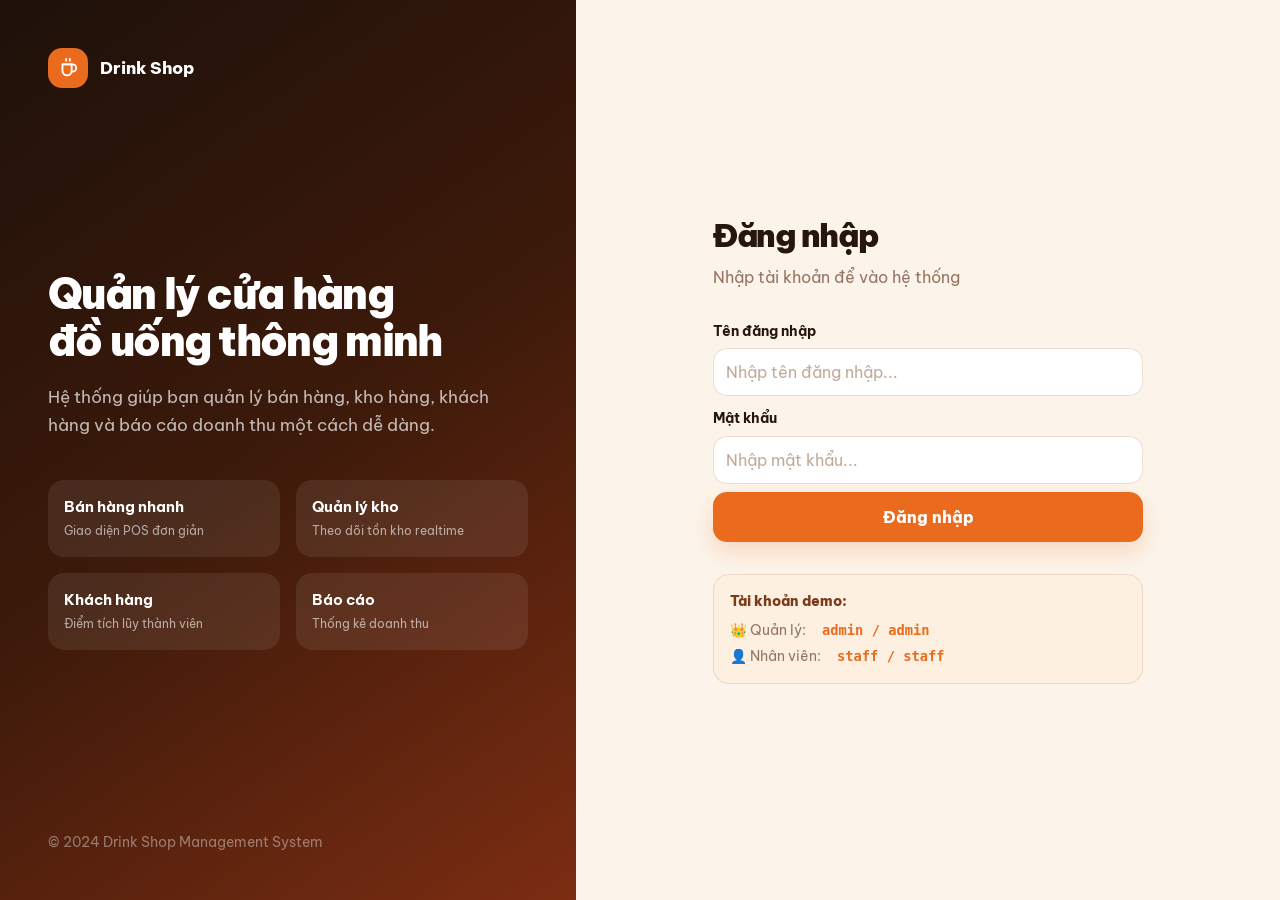
==== frontend/index.html @ df467a8b "Hoàn thiện website quản lý cửa hàng đồ uống" ====
<!doctype html>
<html lang="vi">
<head>
  <meta charset="UTF-8" />
  <meta name="viewport" content="width=device-width, initial-scale=1.0" />
  <title>Drink Shop Management</title>
  <link rel="stylesheet" href="./style.css?v=4" />
</head>
<body>
  <div id="ungdung"></div>
  <script src="./api.js?v=4"></script>
  <script src="./app.js?v=4"></script>
</body>
</html>
---- frontend/style.css ----
@import url('https://fonts.googleapis.com/css2?family=Be+Vietnam+Pro:wght@400;500;600;700;800;900&display=swap');

:root{
  --font-size:15px;
  --background:#FCF4EA;
  --foreground:#26160C;
  --card:#FFFFFF;
  --card-foreground:#26160C;
  --primary:#F07A24;
  --primary-hover:#D96312;
  --secondary:#FDF0E1;
  --secondary-foreground:#7C3A1A;
  --muted:#F5E8DC;
  --muted-foreground:#947462;
  --accent:#FED7AA;
  --destructive:#DC2626;
  --border:rgba(180,120,80,.14);
  --input-background:#FFF8F2;
  --sidebar:#2A160B;
  --sidebar-foreground:#F5EBE3;
  --sidebar-accent:rgba(255,132,61,.18);
  --sidebar-accent-foreground:#F9C68A;
  --sidebar-border:rgba(255,255,255,.08);
  --radius:12px;
  --shadow:0 10px 30px rgba(110,69,40,.10);
}
*{box-sizing:border-box}
html{font-size:var(--font-size)}
body{margin:0;font-family:'Be Vietnam Pro',Arial,sans-serif;background:var(--background);color:var(--foreground);font-weight:400;line-height:1.5;overflow:hidden}
button,input,select,textarea{font:inherit}button{border:0}svg{width:1em;height:1em;fill:none;stroke:currentColor;stroke-width:2;stroke-linecap:round;stroke-linejoin:round}a{text-decoration:none;color:inherit}
h1{font-size:1.6rem;font-weight:800;line-height:1.3;margin:0}h2{font-size:1.1rem;font-weight:800;line-height:1.4;margin:0 0 14px}h3{font-size:1rem;font-weight:800;line-height:1.4;margin:0}p{margin:0}
label{display:block;font-size:.9rem;font-weight:700;line-height:1.5;margin:12px 0 6px;color:var(--foreground)}
input,select,textarea{width:100%;padding:11px 12px;border:1px solid rgba(180,120,80,.25);border-radius:14px;background:#FFFFFF;color:var(--foreground);outline:none;transition:border-color .15s,box-shadow .15s,background .15s}textarea{resize:vertical}input:focus,select:focus,textarea:focus{border-color:var(--primary);box-shadow:0 0 0 3px rgba(234,88,12,.10)}input::placeholder,textarea::placeholder{color:#C4A99A}
small{color:var(--muted-foreground);line-height:1.5}.nhe{opacity:.9}

/* LOGIN giống giao diện Netlify gốc */
.dangnhap{min-height:100vh;display:flex;background:var(--background)}
.dangnhap-trai{display:flex;flex-direction:column;justify-content:space-between;width:45%;padding:48px;color:#fff;background:linear-gradient(145deg,#1E110A 0%,#3D1A0A 50%,#7C2D12 100%)}
.logo{display:flex;align-items:center;gap:12px;font-weight:800}.logo-dau{width:40px;height:40px;border-radius:14px;background:var(--primary);color:#fff;display:grid;place-items:center;flex:0 0 auto}.logo-dau svg{width:22px;height:22px}.login-brand .logo{font-size:1.05rem}.login-hero h1{font-size:2.65rem;font-weight:900;line-height:1.12;margin:0 0 18px;color:#fff;letter-spacing:-.04em}.login-hero p{font-size:1.05rem;color:rgba(255,255,255,.70);line-height:1.7;max-width:560px}.the-tinh-nang{display:grid;grid-template-columns:repeat(2,minmax(0,1fr));gap:16px;margin-top:40px}.the-tinh-nang div{padding:16px;border-radius:16px;background:rgba(255,255,255,.08);border:0;box-shadow:none}.the-tinh-nang b{display:block;font-size:.93rem;color:#fff}.the-tinh-nang span{display:block;color:rgba(255,255,255,.60);font-size:.78rem;margin-top:4px}.copyright{font-size:.85rem;color:rgba(255,255,255,.40)}
.dangnhap-phai{flex:1;display:flex;align-items:center;justify-content:center;padding:32px}.hop-dangnhap{width:min(430px,100%);background:transparent;border:0;box-shadow:none;padding:0;border-radius:0}.mobile-logo{display:none;margin-bottom:40px}.login-title{margin-bottom:32px}.login-title h2{font-size:2rem;line-height:1.2;font-weight:900;margin:0;color:var(--foreground);letter-spacing:-.04em}.login-title p{margin-top:10px;color:var(--muted-foreground)}.login-submit{width:100%;margin-top:8px;padding:13px!important;border-radius:14px!important}.demo-box{margin-top:32px;padding:16px;border-radius:16px;background:var(--secondary);border:1px solid rgba(180,120,80,.20)}.demo-box p{font-size:.9rem;font-weight:800;color:#7C3A1A;margin-bottom:8px}.demo-box div{display:flex;gap:16px;align-items:center;font-size:.86rem;color:var(--muted-foreground);margin-top:5px}.demo-box b{font-family:ui-monospace,SFMono-Regular,Menlo,monospace;color:var(--primary);font-weight:900}.loi{color:#b91c1c;margin-top:12px;font-size:.9rem;font-weight:700}

/* APP LAYOUT */
.khung-app{display:flex;height:100vh;overflow:hidden;background:var(--background)}.thanh-ben{width:286px;flex:0 0 286px;background:var(--sidebar);border-right:1px solid var(--sidebar-border);display:flex;flex-direction:column;color:var(--sidebar-foreground);overflow:hidden}.sidebar-logo{padding:22px 18px 18px;border-bottom:1px solid var(--sidebar-border);display:flex;align-items:center;justify-content:space-between;gap:12px}.sidebar-logo .logo{gap:12px}.sidebar-logo b{display:block;font-size:1.02rem;color:#FFF8F2;line-height:1.2}.sidebar-logo small{display:block;font-size:.78rem;color:#B69A87;opacity:.9;margin-top:2px}.sidebar-toggle{width:28px;height:28px;border-radius:999px;background:rgba(255,255,255,.08);color:#CFAE94;font-size:1.35rem;line-height:1;display:grid;place-items:center;cursor:pointer}.menu{flex:1;padding:14px 12px;display:flex;flex-direction:column;gap:6px;overflow-y:auto}.menu button{position:relative;width:100%;display:flex;align-items:center;gap:12px;padding:13px 14px;border-radius:18px;background:transparent;color:var(--sidebar-foreground);opacity:.74;text-align:left;cursor:pointer;font-size:.98rem;font-weight:700;transition:background .15s,opacity .15s,color .15s}.menu button:hover{background:rgba(255,255,255,.05);opacity:1}.menu button.dang-chon{background:#5D3018;color:#F8D8C1;opacity:1}.menu button i{margin-left:auto;width:7px;height:7px;border-radius:999px;background:var(--primary);display:block;box-shadow:0 0 0 4px rgba(255,132,61,.12)}.menu-icon{width:18px;height:18px;display:grid;place-items:center;flex:0 0 auto}.menu-icon svg{width:18px;height:18px}.sidebar-footer{padding:14px 10px 16px;border-top:1px solid var(--sidebar-border)}.nguoi-dung{padding:10px 14px 10px;margin-bottom:4px;border-radius:16px;background:transparent}.nguoi-dung b{display:block;color:#FFF8F2;font-size:.96rem;white-space:nowrap;overflow:hidden;text-overflow:ellipsis}.nguoi-dung span{display:block;color:#D2A78C;font-size:.82rem;margin-top:2px}.nguoi-dung small{display:none}.dangxuat{width:100%;justify-content:flex-start;background:transparent!important;color:var(--sidebar-foreground)!important;opacity:.68}.dangxuat:hover{background:rgba(220,50,50,.15)!important;opacity:1}.khu-vuc-chinh{flex:1;min-width:0;height:100vh;overflow:auto;background:var(--background)}.noi-dung{padding:28px;max-width:1280px;margin:0 auto}.bo-cuc-ban-hang .noi-dung{max-width:none}

/* PAGE TITLE */
.tieu-de-trang{display:flex;justify-content:space-between;align-items:flex-start;gap:20px;margin-bottom:28px}.tieu-de-trang h1{font-size:2.4rem;line-height:1.08;letter-spacing:-.05em}.tieu-de-trang p{margin-top:8px;color:var(--muted-foreground);font-size:1rem}.tieu-de-trang>div:last-child{display:flex;gap:10px;align-items:center}.tieu-de-nho{display:flex;align-items:center;justify-content:space-between;gap:12px;margin-bottom:14px}.tieu-de-nho .dashboard-count{color:var(--muted-foreground);font-weight:700;font-size:.9rem}

/* CARDS / STATS */
.luoi{display:grid;gap:16px}.cot-4{grid-template-columns:repeat(4,minmax(0,1fr))}.cot-3{grid-template-columns:repeat(3,minmax(0,1fr))}.cot-2{grid-template-columns:repeat(2,minmax(0,1fr))}.the{background:var(--card);border:0;border-radius:24px;padding:20px;box-shadow:var(--shadow)}.so-lieu-label{color:var(--muted-foreground);font-size:.86rem;font-weight:700}.so-lieu{font-size:1.75rem;font-weight:900;margin:8px 0;color:var(--foreground);letter-spacing:-.03em}.so-lieu-phu{color:var(--muted-foreground);font-size:.78rem;line-height:1.55}.the .so-lieu-label+ .so-lieu{margin-top:10px}.dashboard-card{padding:24px 22px 20px;min-height:176px}.dashboard-card-head{display:flex;align-items:flex-start;justify-content:space-between;gap:12px;margin-bottom:24px}.dashboard-card-label{font-size:1rem;font-weight:500;color:#9A7866;line-height:1.35}.dashboard-card-value{font-size:2.15rem;font-weight:900;line-height:1;color:#1E120A;letter-spacing:-.04em;margin-bottom:10px}.dashboard-card-sub{font-size:.9rem;color:#9E7E6B}.dashboard-card-icon{width:48px;height:48px;border-radius:999px;display:grid;place-items:center;background:#E4F6EE;color:#46B37A;flex:0 0 auto}.dashboard-card-icon svg{width:22px;height:22px}.dashboard-card.xanh .dashboard-card-icon{background:#D9F8E7;color:#35A764}.dashboard-card.xanh-nhat .dashboard-card-icon{background:#DCEAFB;color:#5B86E5}.dashboard-card.tim .dashboard-card-icon{background:#E5E1FB;color:#8A72D9}.dashboard-card.cam .dashboard-card-icon{background:#FFE9D9;color:#E48A35}.dashboard-panel{padding:20px 22px 8px}.dashboard-table{display:flex;flex-direction:column;gap:10px}.dashboard-row{display:grid;grid-template-columns:1.05fr 1.6fr 1.1fr 1.1fr .6fr;align-items:center;gap:12px;width:100%;padding:14px 16px;border-radius:18px;background:#FFF;box-shadow:0 1px 0 rgba(186,145,109,.10);border:1px solid rgba(180,120,80,.08);color:var(--foreground);text-align:left}.dashboard-row:not(.dashboard-head){cursor:pointer;transition:transform .15s,box-shadow .15s,border-color .15s}.dashboard-row:not(.dashboard-head):hover{transform:translateY(-1px);box-shadow:0 10px 22px rgba(177,132,92,.10);border-color:rgba(240,122,36,.18)}.dashboard-head{background:transparent;box-shadow:none;border:0;padding:0 16px 2px;color:#B28D77;font-size:.78rem;font-weight:800;text-transform:uppercase;letter-spacing:.04em}.dashboard-head span:last-child,.dashboard-row span:last-child{text-align:right}.dashboard-code{font-weight:800}.dashboard-time{color:#B28D77;font-weight:700;font-size:.82rem}.dashboard-card .nhan.capbac{margin-left:6px;vertical-align:middle}

/* BUTTONS */
.nut{border:0;border-radius:14px;padding:10px 14px;cursor:pointer;font-weight:800;display:inline-flex;gap:8px;align-items:center;justify-content:center;text-decoration:none;transition:transform .12s,background .15s,opacity .15s,box-shadow .15s}.nut:hover{transform:translateY(-1px)}.nut.chinh{background:var(--primary);color:#fff;box-shadow:0 10px 22px rgba(234,88,12,.18)}.nut.chinh:hover{background:var(--primary-hover)}.nut.phu{background:var(--secondary);color:var(--primary);box-shadow:none}.nut.do{background:#fee2e2;color:#dc2626}.nut.nho{padding:7px 10px;border-radius:11px;font-size:.78rem}.nut:disabled{opacity:.55;cursor:not-allowed;filter:grayscale(.15);transform:none;box-shadow:none}

/* TABLES */
.bang-wrap{overflow:auto;border-radius:16px}table{width:100%;border-collapse:collapse;min-width:760px}th,td{text-align:left;padding:13px 12px;border-bottom:1px solid rgba(180,120,80,.10);vertical-align:top;font-size:.9rem}th{font-size:.75rem;text-transform:uppercase;letter-spacing:.03em;color:var(--muted-foreground);font-weight:900;background:#FFF8F2}td b{color:var(--foreground)}tr:hover td{background:#fffaf5}.nhan{display:inline-flex;align-items:center;padding:5px 9px;border-radius:999px;font-size:.72rem;font-weight:900;white-space:nowrap}.nhan.xanh{background:#dcfce7;color:#166534}.nhan.vang{background:#fef3c7;color:#92400e}.nhan.do{background:#fee2e2;color:#991b1b}.nhan.capbac.thuong{background:#eee7dc;color:#5c4638}.nhan.capbac.bac{background:#e5e7eb;color:#374151}.nhan.capbac.vang{background:#fef3c7;color:#92400e}.nhan.capbac.vip{background:#fde2ff;color:#8a158f}

/* POS */
.bo-cuc-ban-hang{display:grid;grid-template-columns:minmax(0,1fr) 340px;gap:0;min-height:calc(100vh - 48px);margin:-24px;}.bo-cuc-ban-hang>section{padding:24px;overflow:auto}.bo-cuc-ban-hang .tieu-de-trang{margin-bottom:18px}.tab{display:flex;gap:8px;flex-wrap:wrap;margin-bottom:16px}.tab button{border:1px solid rgba(180,120,80,.20);border-radius:999px;padding:8px 16px;background:#fff;color:var(--muted-foreground);font-weight:800;cursor:pointer;transition:.15s}.tab button:hover{border-color:var(--primary);color:var(--primary)}.tab button.dang-chon{background:var(--primary);border-color:var(--primary);color:#fff}.luoi-san-pham{display:grid;grid-template-columns:repeat(auto-fill,minmax(170px,1fr));gap:12px}.san-pham-card{position:relative;text-align:left;background:#fff;border:1px solid rgba(180,120,80,.10);border-radius:22px;padding:16px;min-height:188px;box-shadow:0 1px 8px rgba(180,120,80,.10);cursor:pointer;transition:transform .15s,box-shadow .15s,border-color .15s,opacity .15s}.san-pham-card:hover{transform:translateY(-2px);box-shadow:0 14px 32px rgba(180,120,80,.14);border-color:rgba(234,88,12,.26)}.san-pham-card.het-hang{opacity:.45;cursor:not-allowed;transform:none;box-shadow:0 1px 8px rgba(180,120,80,.06)}.san-pham-card h3{font-size:.96rem;line-height:1.35;margin:0 0 4px;color:var(--foreground)}.san-pham-card p{font-size:.78rem;color:var(--muted-foreground);margin:0 0 8px}.san-pham-card .gia{font-size:.95rem;font-weight:900;color:var(--primary);margin-bottom:4px}.product-icon{width:42px;height:42px;border-radius:16px;background:rgba(124,58,26,.09);display:grid;place-items:center;font-size:1.18rem;margin-bottom:14px}.product-sub{display:-webkit-box;-webkit-line-clamp:2;-webkit-box-orient:vertical;overflow:hidden}.badge-het{position:absolute;top:10px;right:10px;padding:3px 8px;border-radius:999px;background:#fee2e2;color:#dc2626;font-size:.68rem;font-weight:900}.gio-hang{position:sticky;top:0;align-self:start;height:calc(100vh);border-radius:0!important;border-left:1px solid rgba(180,120,80,.12);box-shadow:none!important;display:flex;flex-direction:column;padding:0!important;overflow:hidden}.gio-hang h2{display:flex;align-items:center;gap:8px;padding:20px 20px 0;margin:0 0 12px}.gio-hang>label,.gio-hang>select,.gio-hang>input,.gio-hang>.khach-pos{margin-left:20px;margin-right:20px;width:calc(100% - 40px)}.gio-hang #dsGioHang{flex:1;overflow:auto;padding:12px 16px}.khach-pos{background:var(--secondary);border:1px solid rgba(234,88,12,.20);border-radius:16px;padding:12px;color:#5c4638;margin-top:10px}.khach-pos span{color:var(--muted-foreground);font-size:.78rem}.dong-gio{background:#FFF8F2;border:1px solid rgba(180,120,80,.10);border-radius:16px;padding:12px;margin-bottom:10px}.cart-row-top{display:flex;justify-content:space-between;align-items:flex-start;gap:10px;margin-bottom:10px}.cart-row-top span{font-size:.78rem;color:var(--muted-foreground)}.icon-btn{width:28px;height:28px;border-radius:10px;display:grid;place-items:center;background:#fee2e2;color:#dc2626;cursor:pointer;font-size:1.15rem;font-weight:900}.cart-controls{display:flex;align-items:center;gap:8px}.qty-box{display:flex;align-items:center;gap:6px}.qty-box button,.size-box button{height:28px;min-width:28px;border-radius:10px;cursor:pointer;font-weight:900}.qty-box button:first-child{background:var(--secondary);color:var(--primary)}.qty-box button:last-child,.size-box button.active{background:var(--primary);color:#fff}.qty-box strong{min-width:22px;text-align:center}.size-box{display:flex;gap:4px;margin-left:auto}.size-box button{background:#F5EBE3;color:var(--muted-foreground)}.cart-price{color:var(--primary);font-size:.9rem;margin-left:2px}.empty-cart{height:100%;display:flex;flex-direction:column;align-items:center;justify-content:center;text-align:center;padding:48px 20px;color:var(--muted-foreground)}.empty-cart span{font-size:2.4rem;color:#D6C4B8}.empty-cart svg{width:44px;height:44px}.empty-cart p{font-weight:700;margin-top:12px}.empty-cart small{color:#C4A99A}.tong{display:flex;justify-content:space-between;align-items:center;padding:8px 20px;font-weight:900}.tong.nhe{font-weight:700;color:var(--muted-foreground);padding-top:2px;padding-bottom:2px}.tong.lon{font-size:1.15rem;color:var(--primary);border-top:1px dashed rgba(180,120,80,.20);margin-top:8px;padding-top:14px}.gio-hang>.nut.chinh{width:calc(100% - 40px)!important;margin:12px 20px 20px}

/* FILTERS / FORMS */
.bo-loc{display:grid;grid-template-columns:2fr 180px 190px;gap:10px;margin-bottom:14px}.bo-loc.bon-cot{grid-template-columns:2fr 180px 180px 130px}.bo-loc.ba-cot{grid-template-columns:2fr 190px 130px}.bo-loc.hai-cot{grid-template-columns:1fr 130px}.bo-loc.nam-cot{grid-template-columns:2fr 160px 170px 170px 120px}.hang-form{display:grid;grid-template-columns:repeat(2,minmax(0,1fr));gap:12px}.hang-form .full{grid-column:1/-1}.hang-nut{display:flex;justify-content:flex-end;gap:10px;margin-top:20px}.select-nho{padding:8px 9px;border-radius:11px;font-size:.78rem;min-width:160px}

/* MODAL / TOAST */
.modal{position:fixed;inset:0;background:rgba(0,0,0,.50);display:grid;place-items:center;z-index:99;padding:20px;backdrop-filter:blur(2px)}.hop-modal{background:#fff;border-radius:24px;padding:24px;width:min(920px,100%);max-height:90vh;overflow:auto;box-shadow:0 24px 80px rgba(28,15,7,.25)}.hop-modal h2{margin-top:0;color:var(--foreground)}.hop-xac-nhan{width:min(460px,100%)}.toast{position:fixed;right:22px;bottom:22px;background:#15803d;color:#fff;padding:14px 18px;border-radius:16px;box-shadow:0 14px 40px rgba(0,0,0,.25);z-index:120;font-weight:900;max-width:360px}.toast.loi{background:#b91c1c}.trong{text-align:center;color:var(--muted-foreground);padding:24px}

/* CHART */
.cot-bieu-do{height:170px;display:flex;align-items:end;gap:9px;border-bottom:1px solid rgba(180,120,80,.18);padding-top:10px}.cot-bieu-do div{flex:1;background:var(--primary);border-radius:8px 8px 0 0;min-width:18px;position:relative}.cot-bieu-do span{position:absolute;bottom:-25px;font-size:11px;color:var(--muted-foreground);left:50%;transform:translateX(-50%)}

@media(max-width:1050px){body{overflow:auto}.dangnhap{display:block}.dangnhap-trai{display:none}.dangnhap-phai{min-height:100vh}.mobile-logo{display:block}.khung-app{display:block;height:auto;overflow:auto}.thanh-ben{width:100%;height:auto;position:relative}.menu{display:grid;grid-template-columns:repeat(2,1fr)}.sidebar-footer{border-top:0}.khu-vuc-chinh{height:auto;overflow:visible}.noi-dung{padding:18px}.bo-cuc-ban-hang,.cot-2,.cot-3,.cot-4{grid-template-columns:1fr}.bo-cuc-ban-hang{display:block;margin:0;min-height:0}.bo-cuc-ban-hang>section{padding:0}.gio-hang{position:static;height:auto;border-radius:22px!important;margin-top:18px;border-left:0}.bo-loc,.bo-loc.bon-cot,.bo-loc.ba-cot,.bo-loc.hai-cot,.bo-loc.nam-cot,.hang-form{grid-template-columns:1fr}.select-nho{min-width:0}.tieu-de-trang{flex-direction:column}.the-tinh-nang{grid-template-columns:1fr}}
@media print{body>*:not(.modal){display:none!important}.modal{position:static;background:#fff;padding:0}.hop-modal{box-shadow:none;width:100%;max-height:none;border-radius:0}.hang-nut,.nut{display:none!important}}

.luoi-san-pham{display:grid;grid-template-columns:repeat(auto-fill,minmax(200px,1fr));gap:16px;margin-top:12px}
.san-pham-card{position:relative;padding:16px;border-radius:12px;background:#fff;box-shadow:0 8px 22px rgba(16,24,40,.06);min-height:150px;display:flex;flex-direction:column;justify-content:flex-start;align-items:flex-start;transition:transform .18s ease,box-shadow .18s ease}
.san-pham-card{padding:18px}
.san-pham-card .product-icon{font-size:26px;background:rgba(240,122,36,.08);color:var(--primary);width:48px;height:48px;display:flex;align-items:center;justify-content:center;border-radius:10px;margin-bottom:12px}
.san-pham-card h3{margin:0 0 6px 0;font-size:1rem;font-weight:800}
.san-pham-card .ma-sp{font-size:.78rem;color:var(--muted-foreground);margin:4px 0}
.san-pham-card .gia{margin-top:8px;font-weight:700}
.san-pham-card .card-actions{display:flex;gap:8px;align-items:center;margin-top:10px;width:100%;justify-content:space-between}
.san-pham-card .card-actions .nhan{margin-left:auto}
.card-cat{font-size:.78rem;color:#8b5e3c;font-weight:700;margin-bottom:6px;text-transform:uppercase;letter-spacing:.02em}
.card-footer{display:flex;justify-content:space-between;align-items:center;width:100%;margin-top:8px;gap:12px}
.card-footer .so-lieu-phu{flex:1;margin-right:12px}
.card-footer .card-actions{flex-shrink:0}
.card-buttons{display:flex;gap:8px}
.san-pham-card .gia{color:var(--primary);font-weight:900;font-size:1.02rem}

.icon-btn.small{width:34px;height:34px;border-radius:8px;padding:0;display:grid;place-items:center;font-size:14px;border:1px solid rgba(0,0,0,0.06);background:#fff}
.icon-btn.danger{background:#fff;color:#dc2626;border-color:#f5c6c6}
.icon-btn.small:hover{transform:translateY(-2px);box-shadow:0 6px 14px rgba(16,24,40,0.08)}
.tieu-de-trang p{font-size:1rem}
.input-tim{placeholder-color:#C4A99A}

.san-pham-card:hover{transform:translateY(-6px);box-shadow:0 12px 24px rgba(16,24,40,0.12);transition:all .18s ease}
.san-pham-card.het-hang{opacity:0.6;border:1px dashed #eee}
.san-pham-card .nut.phu.nho,.san-pham-card .nut.do.nho{padding:6px 8px;font-size:.82rem}

.nhan.xanh{background:#dcfce7;color:#166534;border-radius:999px;padding:6px 10px;font-weight:800;font-size:.78rem}
.nhan.do{background:#fee2e2;color:#dc2626;border-radius:999px;padding:6px 10px;font-weight:800;font-size:.78rem}

.tieu-de-trang h1{font-size:2rem;margin:0;font-weight:900}
.tieu-de-trang{display:flex;justify-content:space-between;align-items:center;gap:12px}

.modal .hop-modal{max-width:920px;width:92%;padding:20px}
.modal .hop-modal h2{font-size:1.35rem;margin-top:0;margin-bottom:12px;font-weight:800}
.modal .hop-modal .hang-nut .nut.chinh{padding:12px 18px}
.so-lieu-phu{color:#6B7280;font-size:.88rem}

@media (max-width:900px){
  .luoi-san-pham{grid-template-columns:repeat(auto-fill,minmax(140px,1fr))}
  .san-pham-card{min-height:120px;padding:12px;border-radius:10px}
}

@media (max-width:600px){
  .tieu-de-trang{flex-direction:column;align-items:flex-start}
  .san-pham-card .product-icon{width:40px;height:40px}
}

:root{
  --primary:#EA6A1E;
  --primary-hover:#C85A12;
  --font-size:16px;
}
.nut.chinh{padding:12px 18px;font-size:1rem}
.san-pham-card .product-icon{background:rgba(234,106,30,0.08)}

:root{
    --primary:#EA6A1E;
    --primary-hover:#C85A12;
    --background:#FCF4EA;
    --foreground:#26160C;
    --muted-foreground:#947462;
}

body{font-size:16px}
h1{font-weight:900}
h2{font-weight:800}

.hop-modal{border-radius:20px;padding:22px;box-shadow:0 28px 84px rgba(28,15,7,.22)}
.hop-modal h2{font-size:1.3rem}
.modal .hop-modal .hang-nut .nut.chinh{padding:12px 20px}
.nut.chinh{border-radius:12px}
.nhan{font-weight:900}
.nhan.xanh,.nhan.do,.nhan.vang{padding:6px 10px;font-size:.8rem}

.luoi-san-pham{gap:18px}
.san-pham-card{border-radius:14px;padding:18px}

.thanh-ben{width:272px;flex:0 0 272px}
.menu button{padding:12px 14px;border-radius:14px}
.menu-icon{width:22px;height:22px}

@media (max-width:900px){
  .thanh-ben{width:64px}
  .menu{padding:8px}
  .menu button{padding:10px;border-radius:12px}
}

input:focus,select:focus,textarea:focus{box-shadow:0 0 0 4px rgba(234,106,30,0.08)}

.menu-icon{width:22px;height:22px;display:grid;place-items:center;flex:0 0 auto}
.menu-icon svg{width:20px;height:20px;stroke-width:1.6;fill:none}
.menu button .menu-icon{border-radius:8px;padding:6px;background:rgba(255,255,255,0.02)}
.menu button.dang-chon .menu-icon{background:rgba(255,255,255,0.06)}


/* ===== SỬA GIAO DIỆN CARD MENU + ẨN THANH CUỘN =====
   Bản này chỉ chỉnh CSS, không đổi logic backend/frontend. */

/* Ẩn thanh cuộn nhưng vẫn cho phép cuộn bằng chuột/touchpad */
*{
  scrollbar-width:none;
  -ms-overflow-style:none;
}
*::-webkit-scrollbar{
  width:0!important;
  height:0!important;
  display:none!important;
}
.khu-vuc-chinh,.menu,.bang-wrap,.modal,.hop-modal,.noi-dung{
  scrollbar-width:none;
  -ms-overflow-style:none;
}
.khu-vuc-chinh::-webkit-scrollbar,
.menu::-webkit-scrollbar,
.bang-wrap::-webkit-scrollbar,
.modal::-webkit-scrollbar,
.hop-modal::-webkit-scrollbar,
.noi-dung::-webkit-scrollbar{
  width:0!important;
  height:0!important;
  display:none!important;
}

/* Lưới sản phẩm rộng hơn để chữ không bị bẻ từng chữ và nút không lòi ra ngoài */
.luoi-san-pham{
  grid-template-columns:repeat(auto-fill,minmax(260px,1fr))!important;
  gap:24px!important;
  align-items:stretch;
}

/* Card menu gọn, đều, không tràn nút */
.san-pham-card{
  min-height:310px!important;
  padding:26px 28px!important;
  border-radius:22px!important;
  background:#fff!important;
  border:1px solid rgba(120,72,42,.08)!important;
  box-shadow:0 18px 44px rgba(64,38,18,.07)!important;
  overflow:hidden!important;
  display:flex!important;
  flex-direction:column!important;
  align-items:flex-start!important;
  justify-content:flex-start!important;
  gap:0!important;
}
.san-pham-card:hover{
  transform:translateY(-4px)!important;
  box-shadow:0 24px 56px rgba(64,38,18,.11)!important;
}
.san-pham-card.het-hang{
  opacity:.58!important;
  border:1px dashed rgba(120,72,42,.16)!important;
  box-shadow:0 12px 28px rgba(64,38,18,.045)!important;
}
.san-pham-card .product-icon{
  width:72px!important;
  height:72px!important;
  border-radius:18px!important;
  font-size:32px!important;
  margin:0 0 18px 0!important;
  background:#FFF4EE!important;
  flex:0 0 auto!important;
}
.san-pham-card .card-cat{
  color:#8A6248!important;
  font-size:.86rem!important;
  line-height:1.2!important;
  font-weight:900!important;
  text-transform:uppercase!important;
  letter-spacing:.02em!important;
  margin:0 0 10px 0!important;
  width:100%!important;
  white-space:nowrap!important;
  overflow:hidden!important;
  text-overflow:ellipsis!important;
}
.san-pham-card h3{
  width:100%!important;
  min-height:58px!important;
  margin:0 0 8px 0!important;
  color:#24150D!important;
  font-size:1.2rem!important;
  line-height:1.35!important;
  font-weight:900!important;
  letter-spacing:-.02em!important;
  display:-webkit-box!important;
  -webkit-line-clamp:2!important;
  -webkit-box-orient:vertical!important;
  overflow:hidden!important;
}
.san-pham-card .ma-sp{
  width:100%!important;
  margin:0 0 16px 0!important;
  color:#927565!important;
  font-size:.95rem!important;
  font-weight:600!important;
  white-space:nowrap!important;
  overflow:hidden!important;
  text-overflow:ellipsis!important;
}
.san-pham-card .gia{
  width:100%!important;
  margin:0 0 18px 0!important;
  color:#D36A2C!important;
  font-size:1.28rem!important;
  line-height:1.2!important;
  font-weight:900!important;
  white-space:nowrap!important;
}
.card-footer{
  width:100%!important;
  margin-top:auto!important;
  display:flex!important;
  flex-direction:column!important;
  align-items:stretch!important;
  justify-content:flex-end!important;
  gap:16px!important;
  min-width:0!important;
}
.card-footer .so-lieu-phu{
  width:100%!important;
  min-height:48px!important;
  margin:0!important;
  color:#6B7280!important;
  font-size:.98rem!important;
  line-height:1.55!important;
  display:-webkit-box!important;
  -webkit-line-clamp:2!important;
  -webkit-box-orient:vertical!important;
  overflow:hidden!important;
  word-break:normal!important;
}
.card-footer .card-actions{
  width:100%!important;
  margin:0!important;
  display:flex!important;
  align-items:center!important;
  justify-content:space-between!important;
  gap:12px!important;
  min-width:0!important;
}
.card-footer .card-buttons{
  display:flex!important;
  align-items:center!important;
  justify-content:flex-end!important;
  gap:10px!important;
  margin-left:auto!important;
  flex:0 0 auto!important;
}
.card-footer .nhan{
  flex:0 1 auto!important;
  max-width:145px!important;
  white-space:nowrap!important;
  overflow:hidden!important;
  text-overflow:ellipsis!important;
  border-radius:999px!important;
  padding:10px 16px!important;
  font-size:.92rem!important;
  line-height:1!important;
}
.icon-btn.small{
  width:46px!important;
  height:46px!important;
  border-radius:14px!important;
  font-size:18px!important;
  border:1px solid rgba(120,72,42,.10)!important;
  background:#FFF!important;
  box-shadow:0 10px 22px rgba(64,38,18,.055)!important;
  flex:0 0 46px!important;
}
.icon-btn.small:not(.danger){
  color:#D36A2C!important;
}
.icon-btn.danger{
  color:#D23F3F!important;
  background:#FFF6F6!important;
  border-color:#F5D1D1!important;
}

/* Responsive: màn nhỏ thì card vẫn đẹp, không lòi nút */
@media (max-width:1100px){
  .luoi-san-pham{grid-template-columns:repeat(auto-fill,minmax(230px,1fr))!important;gap:18px!important}
  .san-pham-card{padding:22px!important;min-height:300px!important}
}
@media (max-width:700px){
  .luoi-san-pham{grid-template-columns:1fr!important;gap:14px!important}
  .san-pham-card{min-height:auto!important;padding:20px!important;border-radius:18px!important}
  .san-pham-card h3{min-height:auto!important}
  .card-footer .so-lieu-phu{min-height:auto!important}
}
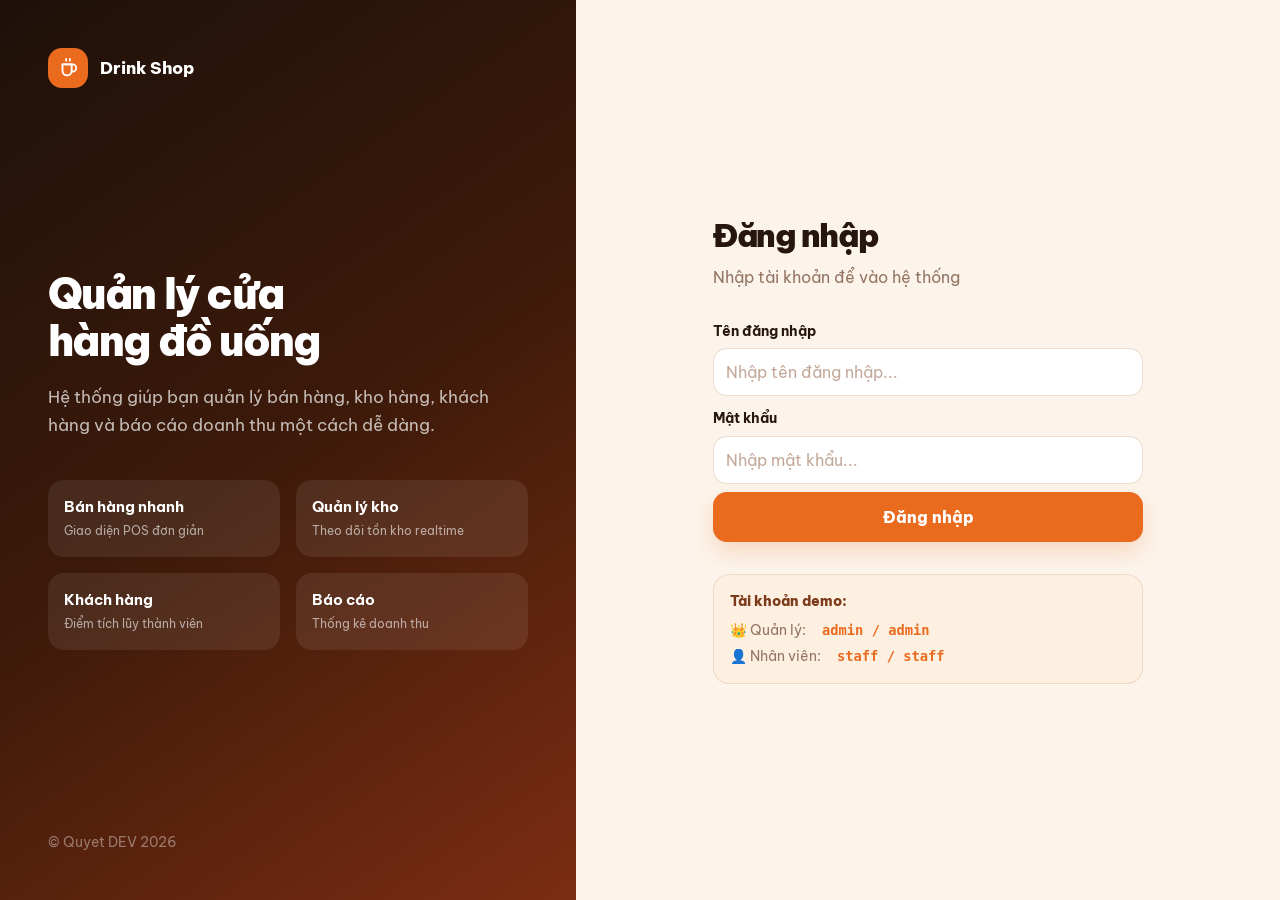
==== commit 4aaaff48: "commit cổng mới khi run server" ====
--- a/frontend/index.html
+++ b/frontend/index.html
@@ -11,4 +11,4 @@
   <script src="./api.js?v=4"></script>
   <script src="./app.js?v=4"></script>
 </body>
-</html>
+</html>
